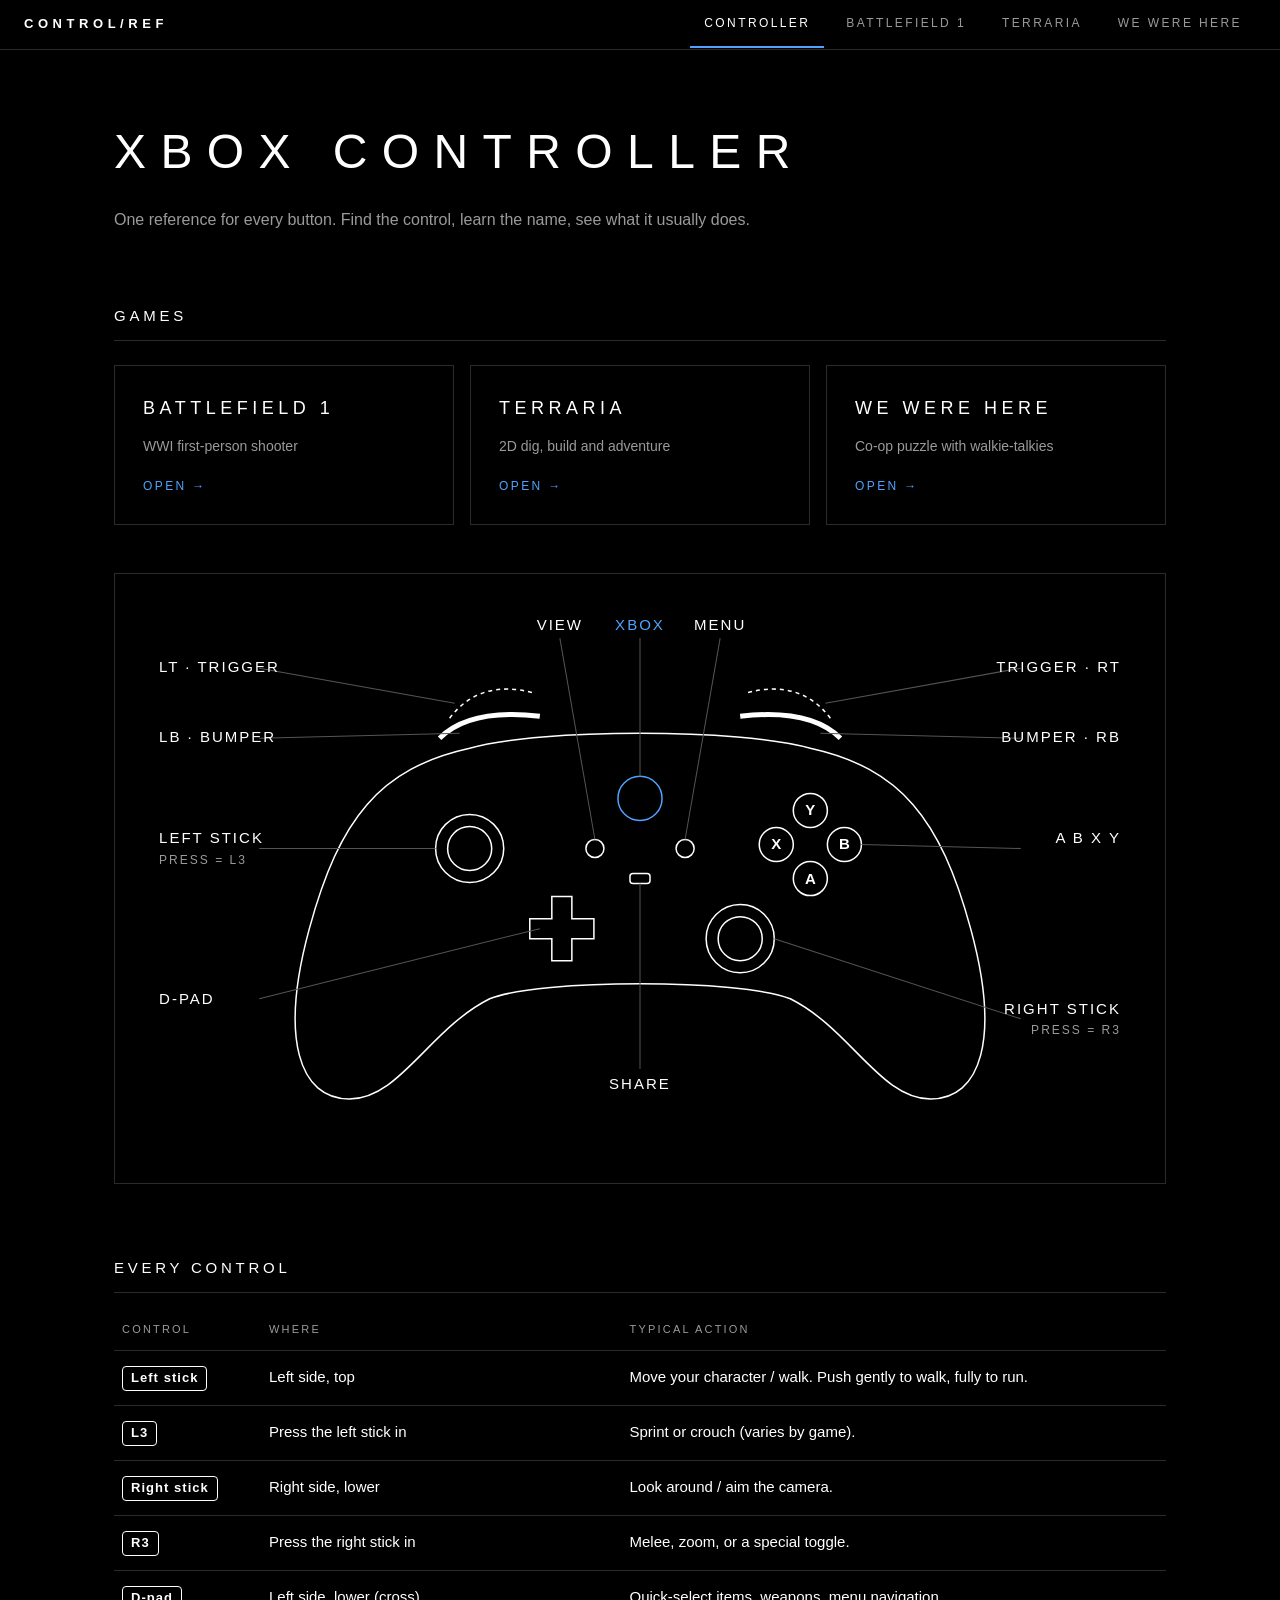
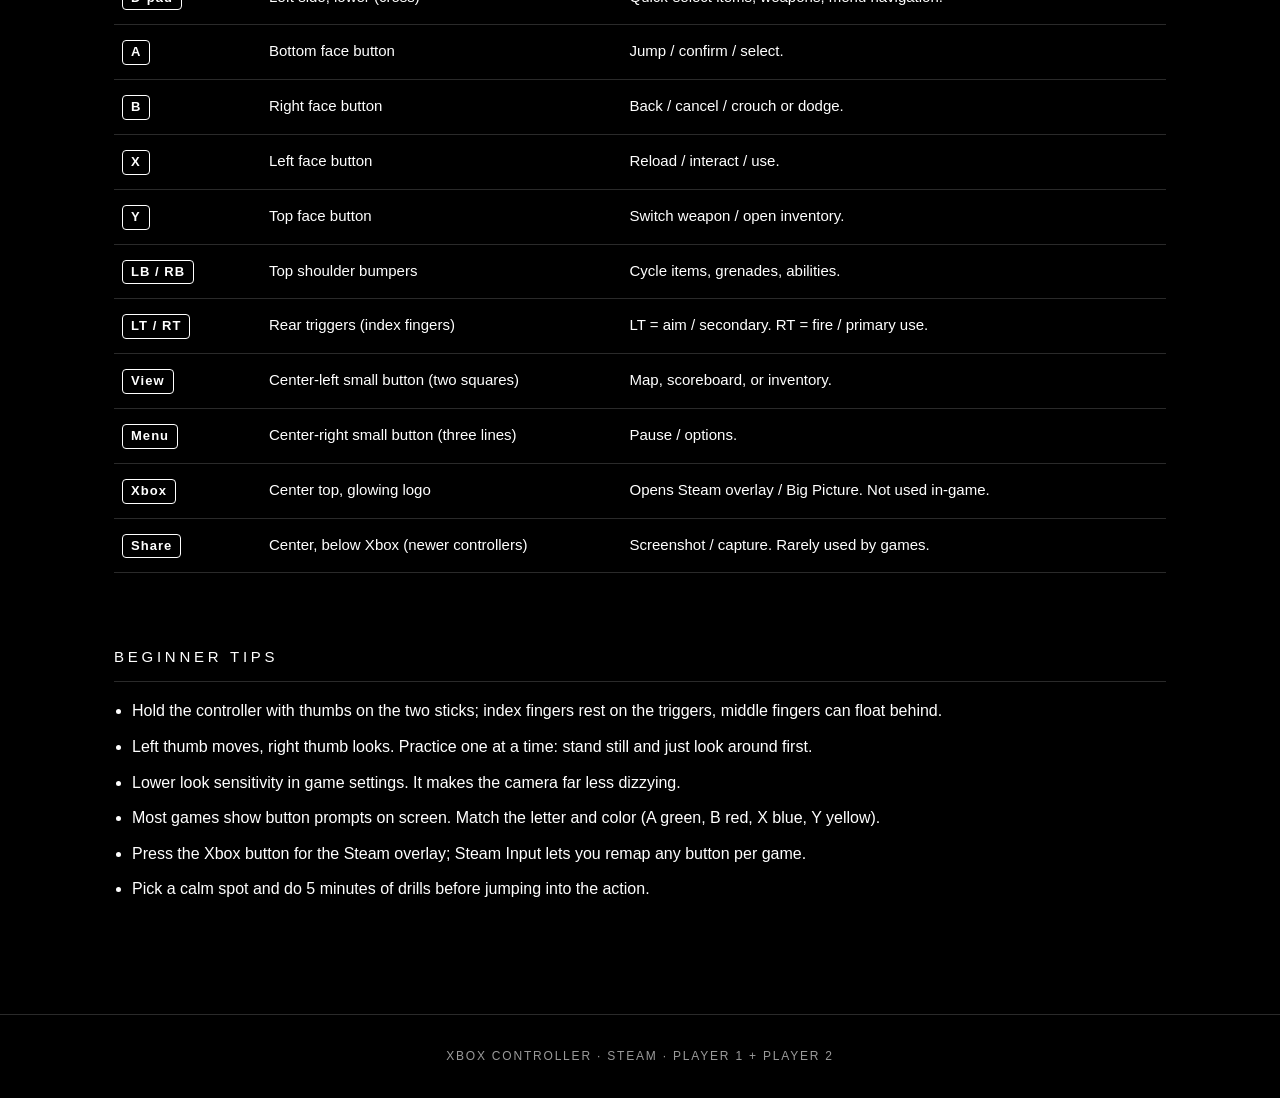
==== index.html @ 0b102cdb "Controller reference site" ====
<!doctype html><html lang=en><head><meta charset=utf-8><meta name=viewport content="width=device-width,initial-scale=1"><title>Controller · Controller Reference</title><link rel=stylesheet href=style.css></head><body><nav><span class=brand>CONTROL/REF</span><a href="index.html" class=on aria-current=page>Controller</a><a href="battlefield1.html">Battlefield 1</a><a href="terraria.html">Terraria</a><a href="wewerehere.html">We Were Here</a></nav><main><h1>Xbox Controller</h1><p class=sub>One reference for every button. Find the control, learn the name, see what it usually does.</p><h2>Games</h2><div class=cards><a class=card href="battlefield1.html"><b>Battlefield 1</b><span>WWI first-person shooter</span><i>OPEN →</i></a><a class=card href="terraria.html"><b>Terraria</b><span>2D dig, build and adventure</span><i>OPEN →</i></a><a class=card href="wewerehere.html"><b>We Were Here</b><span>Co-op puzzle with walkie-talkies</span><i>OPEN →</i></a></div><div class=svgwrap><svg viewBox="0 0 1000 560" role="img" aria-label="Xbox controller diagram" font-family="-apple-system,Segoe UI,Arial" font-size="15" fill="none" stroke="#fff" stroke-width="1.5">
<path d="M330 150 C400 130 600 130 670 150 C760 170 800 220 830 330 C860 440 840 500 790 500 C740 500 710 430 650 400 C600 380 400 380 350 400 C290 430 260 500 210 500 C160 500 140 440 170 330 C200 220 240 170 330 150Z"/>
<path d="M300 140 Q330 110 400 118" stroke-width="5"/><path d="M700 140 Q670 110 600 118" stroke-width="5"/>
<path d="M310 120 Q340 80 395 95" stroke-dasharray="4 4"/><path d="M690 120 Q660 80 605 95" stroke-dasharray="4 4"/>
<circle cx="330" cy="250" r="34"/><circle cx="330" cy="250" r="22"/>
<path d="M400 320h22v-22h20v22h22v20h-22v22h-20v-22h-22z" transform="translate(-10 0)"/>
<circle cx="600" cy="340" r="34"/><circle cx="600" cy="340" r="22"/>
<g stroke-width="1.5"><circle cx="670" cy="280" r="17"/><circle cx="670" cy="212" r="17"/><circle cx="636" cy="246" r="17"/><circle cx="704" cy="246" r="17"/></g>
<g fill="#fff" stroke="none" text-anchor="middle" font-weight="600"><text x="670" y="285">A</text><text x="670" y="217">Y</text><text x="636" y="251">X</text><text x="704" y="251">B</text></g>
<circle cx="500" cy="200" r="22" stroke="#4fa3ff"/><circle cx="455" cy="250" r="9"/><circle cx="545" cy="250" r="9"/><rect x="490" y="275" width="20" height="10" rx="3"/>
<g stroke="#555" stroke-width="1">
<line x1="296" y1="250" x2="120" y2="250"/><line x1="400" y1="330" x2="120" y2="400"/><line x1="315" y1="105" x2="120" y2="70"/><line x1="320" y1="135" x2="120" y2="140"/>
<line x1="634" y1="340" x2="880" y2="420"/><line x1="721" y1="246" x2="880" y2="250"/><line x1="685" y1="105" x2="880" y2="70"/><line x1="680" y1="135" x2="880" y2="140"/>
<line x1="455" y1="241" x2="420" y2="40"/><line x1="545" y1="241" x2="580" y2="40"/><line x1="500" y1="178" x2="500" y2="40"/><line x1="500" y1="285" x2="500" y2="470"/></g>
<g fill="#fff" stroke="none" letter-spacing="2">
<text x="20" y="74">LT · TRIGGER</text><text x="20" y="144">LB · BUMPER</text><text x="20" y="245">LEFT STICK</text><text x="20" y="265" fill="#9a9a9a" font-size="12">PRESS = L3</text><text x="20" y="405">D-PAD</text>
<text x="980" y="74" text-anchor="end">TRIGGER · RT</text><text x="980" y="144" text-anchor="end">BUMPER · RB</text><text x="980" y="245" text-anchor="end">A B X Y</text><text x="980" y="415" text-anchor="end">RIGHT STICK</text><text x="980" y="435" text-anchor="end" fill="#9a9a9a" font-size="12">PRESS = R3</text>
<text x="420" y="32" text-anchor="middle">VIEW</text><text x="580" y="32" text-anchor="middle">MENU</text><text x="500" y="32" text-anchor="middle" fill="#4fa3ff">XBOX</text><text x="500" y="490" text-anchor="middle">SHARE</text></g>
</svg></div><h2>Every control</h2><table><tr><th>Control</th><th>Where</th><th>Typical action</th></tr><tr><td><span class=k>Left stick</span></td><td>Left side, top</td><td>Move your character / walk. Push gently to walk, fully to run.</td></tr><tr><td><span class=k>L3</span></td><td>Press the left stick in</td><td>Sprint or crouch (varies by game).</td></tr><tr><td><span class=k>Right stick</span></td><td>Right side, lower</td><td>Look around / aim the camera.</td></tr><tr><td><span class=k>R3</span></td><td>Press the right stick in</td><td>Melee, zoom, or a special toggle.</td></tr><tr><td><span class=k>D-pad</span></td><td>Left side, lower (cross)</td><td>Quick-select items, weapons, menu navigation.</td></tr><tr><td><span class=k>A</span></td><td>Bottom face button</td><td>Jump / confirm / select.</td></tr><tr><td><span class=k>B</span></td><td>Right face button</td><td>Back / cancel / crouch or dodge.</td></tr><tr><td><span class=k>X</span></td><td>Left face button</td><td>Reload / interact / use.</td></tr><tr><td><span class=k>Y</span></td><td>Top face button</td><td>Switch weapon / open inventory.</td></tr><tr><td><span class=k>LB / RB</span></td><td>Top shoulder bumpers</td><td>Cycle items, grenades, abilities.</td></tr><tr><td><span class=k>LT / RT</span></td><td>Rear triggers (index fingers)</td><td>LT = aim / secondary. RT = fire / primary use.</td></tr><tr><td><span class=k>View</span></td><td>Center-left small button (two squares)</td><td>Map, scoreboard, or inventory.</td></tr><tr><td><span class=k>Menu</span></td><td>Center-right small button (three lines)</td><td>Pause / options.</td></tr><tr><td><span class=k>Xbox</span></td><td>Center top, glowing logo</td><td>Opens Steam overlay / Big Picture. Not used in-game.</td></tr><tr><td><span class=k>Share</span></td><td>Center, below Xbox (newer controllers)</td><td>Screenshot / capture. Rarely used by games.</td></tr></table><h2>Beginner tips</h2><ul class=tips><li>Hold the controller with thumbs on the two sticks; index fingers rest on the triggers, middle fingers can float behind.</li><li>Left thumb moves, right thumb looks. Practice one at a time: stand still and just look around first.</li><li>Lower look sensitivity in game settings. It makes the camera far less dizzying.</li><li>Most games show button prompts on screen. Match the letter and color (A green, B red, X blue, Y yellow).</li><li>Press the Xbox button for the Steam overlay; Steam Input lets you remap any button per game.</li><li>Pick a calm spot and do 5 minutes of drills before jumping into the action.</li></ul></main><footer>Xbox controller · Steam · Player 1 + Player 2</footer></body></html>
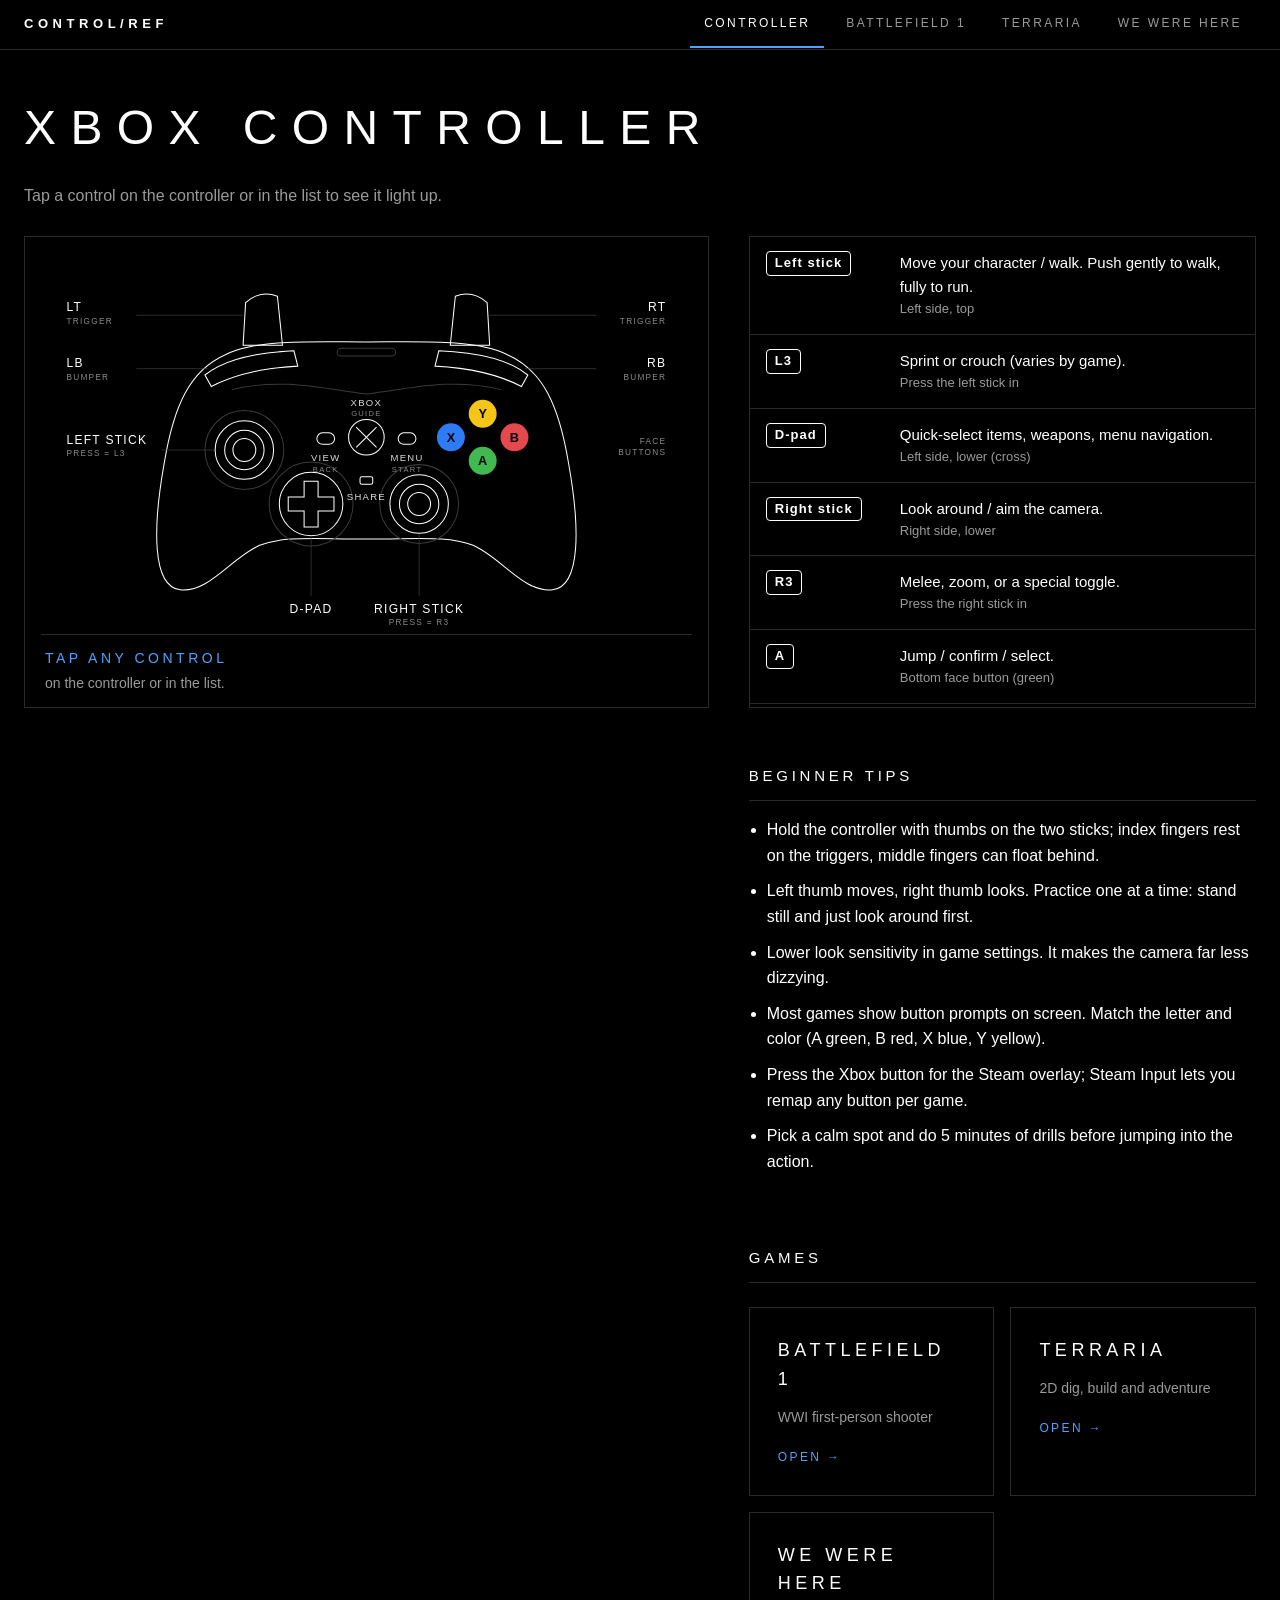
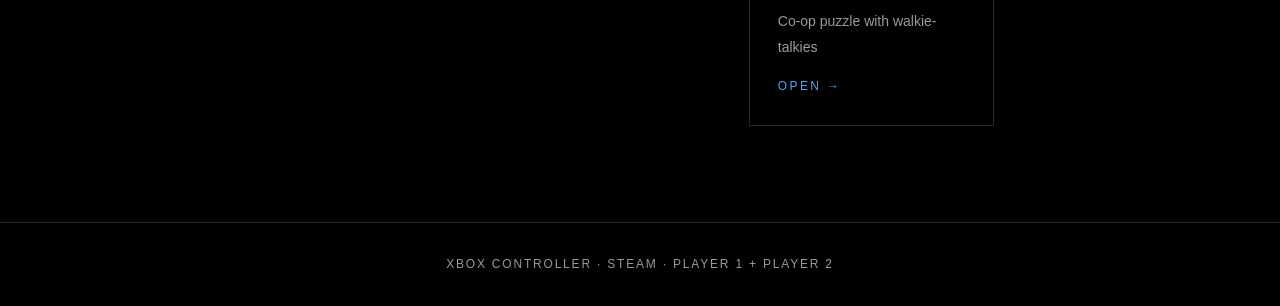
==== commit 63b808f4: "Interactive Xbox 360-style controller diagram: sticky pad, scrolling control list, click-to-highligh" ====
--- a/index.html
+++ b/index.html
@@ -1,19 +1,23 @@
-<!doctype html><html lang=en><head><meta charset=utf-8><meta name=viewport content="width=device-width,initial-scale=1"><title>Controller · Controller Reference</title><link rel=stylesheet href=style.css></head><body><nav><span class=brand>CONTROL/REF</span><a href="index.html" class=on aria-current=page>Controller</a><a href="battlefield1.html">Battlefield 1</a><a href="terraria.html">Terraria</a><a href="wewerehere.html">We Were Here</a></nav><main><h1>Xbox Controller</h1><p class=sub>One reference for every button. Find the control, learn the name, see what it usually does.</p><h2>Games</h2><div class=cards><a class=card href="battlefield1.html"><b>Battlefield 1</b><span>WWI first-person shooter</span><i>OPEN →</i></a><a class=card href="terraria.html"><b>Terraria</b><span>2D dig, build and adventure</span><i>OPEN →</i></a><a class=card href="wewerehere.html"><b>We Were Here</b><span>Co-op puzzle with walkie-talkies</span><i>OPEN →</i></a></div><div class=svgwrap><svg viewBox="0 0 1000 560" role="img" aria-label="Xbox controller diagram" font-family="-apple-system,Segoe UI,Arial" font-size="15" fill="none" stroke="#fff" stroke-width="1.5">
-<path d="M330 150 C400 130 600 130 670 150 C760 170 800 220 830 330 C860 440 840 500 790 500 C740 500 710 430 650 400 C600 380 400 380 350 400 C290 430 260 500 210 500 C160 500 140 440 170 330 C200 220 240 170 330 150Z"/>
-<path d="M300 140 Q330 110 400 118" stroke-width="5"/><path d="M700 140 Q670 110 600 118" stroke-width="5"/>
-<path d="M310 120 Q340 80 395 95" stroke-dasharray="4 4"/><path d="M690 120 Q660 80 605 95" stroke-dasharray="4 4"/>
-<circle cx="330" cy="250" r="34"/><circle cx="330" cy="250" r="22"/>
-<path d="M400 320h22v-22h20v22h22v20h-22v22h-20v-22h-22z" transform="translate(-10 0)"/>
-<circle cx="600" cy="340" r="34"/><circle cx="600" cy="340" r="22"/>
-<g stroke-width="1.5"><circle cx="670" cy="280" r="17"/><circle cx="670" cy="212" r="17"/><circle cx="636" cy="246" r="17"/><circle cx="704" cy="246" r="17"/></g>
-<g fill="#fff" stroke="none" text-anchor="middle" font-weight="600"><text x="670" y="285">A</text><text x="670" y="217">Y</text><text x="636" y="251">X</text><text x="704" y="251">B</text></g>
-<circle cx="500" cy="200" r="22" stroke="#4fa3ff"/><circle cx="455" cy="250" r="9"/><circle cx="545" cy="250" r="9"/><rect x="490" y="275" width="20" height="10" rx="3"/>
-<g stroke="#555" stroke-width="1">
-<line x1="296" y1="250" x2="120" y2="250"/><line x1="400" y1="330" x2="120" y2="400"/><line x1="315" y1="105" x2="120" y2="70"/><line x1="320" y1="135" x2="120" y2="140"/>
-<line x1="634" y1="340" x2="880" y2="420"/><line x1="721" y1="246" x2="880" y2="250"/><line x1="685" y1="105" x2="880" y2="70"/><line x1="680" y1="135" x2="880" y2="140"/>
-<line x1="455" y1="241" x2="420" y2="40"/><line x1="545" y1="241" x2="580" y2="40"/><line x1="500" y1="178" x2="500" y2="40"/><line x1="500" y1="285" x2="500" y2="470"/></g>
-<g fill="#fff" stroke="none" letter-spacing="2">
-<text x="20" y="74">LT · TRIGGER</text><text x="20" y="144">LB · BUMPER</text><text x="20" y="245">LEFT STICK</text><text x="20" y="265" fill="#9a9a9a" font-size="12">PRESS = L3</text><text x="20" y="405">D-PAD</text>
-<text x="980" y="74" text-anchor="end">TRIGGER · RT</text><text x="980" y="144" text-anchor="end">BUMPER · RB</text><text x="980" y="245" text-anchor="end">A B X Y</text><text x="980" y="415" text-anchor="end">RIGHT STICK</text><text x="980" y="435" text-anchor="end" fill="#9a9a9a" font-size="12">PRESS = R3</text>
-<text x="420" y="32" text-anchor="middle">VIEW</text><text x="580" y="32" text-anchor="middle">MENU</text><text x="500" y="32" text-anchor="middle" fill="#4fa3ff">XBOX</text><text x="500" y="490" text-anchor="middle">SHARE</text></g>
-</svg></div><h2>Every control</h2><table><tr><th>Control</th><th>Where</th><th>Typical action</th></tr><tr><td><span class=k>Left stick</span></td><td>Left side, top</td><td>Move your character / walk. Push gently to walk, fully to run.</td></tr><tr><td><span class=k>L3</span></td><td>Press the left stick in</td><td>Sprint or crouch (varies by game).</td></tr><tr><td><span class=k>Right stick</span></td><td>Right side, lower</td><td>Look around / aim the camera.</td></tr><tr><td><span class=k>R3</span></td><td>Press the right stick in</td><td>Melee, zoom, or a special toggle.</td></tr><tr><td><span class=k>D-pad</span></td><td>Left side, lower (cross)</td><td>Quick-select items, weapons, menu navigation.</td></tr><tr><td><span class=k>A</span></td><td>Bottom face button</td><td>Jump / confirm / select.</td></tr><tr><td><span class=k>B</span></td><td>Right face button</td><td>Back / cancel / crouch or dodge.</td></tr><tr><td><span class=k>X</span></td><td>Left face button</td><td>Reload / interact / use.</td></tr><tr><td><span class=k>Y</span></td><td>Top face button</td><td>Switch weapon / open inventory.</td></tr><tr><td><span class=k>LB / RB</span></td><td>Top shoulder bumpers</td><td>Cycle items, grenades, abilities.</td></tr><tr><td><span class=k>LT / RT</span></td><td>Rear triggers (index fingers)</td><td>LT = aim / secondary. RT = fire / primary use.</td></tr><tr><td><span class=k>View</span></td><td>Center-left small button (two squares)</td><td>Map, scoreboard, or inventory.</td></tr><tr><td><span class=k>Menu</span></td><td>Center-right small button (three lines)</td><td>Pause / options.</td></tr><tr><td><span class=k>Xbox</span></td><td>Center top, glowing logo</td><td>Opens Steam overlay / Big Picture. Not used in-game.</td></tr><tr><td><span class=k>Share</span></td><td>Center, below Xbox (newer controllers)</td><td>Screenshot / capture. Rarely used by games.</td></tr></table><h2>Beginner tips</h2><ul class=tips><li>Hold the controller with thumbs on the two sticks; index fingers rest on the triggers, middle fingers can float behind.</li><li>Left thumb moves, right thumb looks. Practice one at a time: stand still and just look around first.</li><li>Lower look sensitivity in game settings. It makes the camera far less dizzying.</li><li>Most games show button prompts on screen. Match the letter and color (A green, B red, X blue, Y yellow).</li><li>Press the Xbox button for the Steam overlay; Steam Input lets you remap any button per game.</li><li>Pick a calm spot and do 5 minutes of drills before jumping into the action.</li></ul></main><footer>Xbox controller · Steam · Player 1 + Player 2</footer></body></html>+<!doctype html><html lang=en><head><meta charset=utf-8><meta name=viewport content="width=device-width,initial-scale=1"><title>Controller · Controller Reference</title><link rel=stylesheet href=style.css></head><body><nav><span class=brand>CONTROL/REF</span><a href="index.html" class=on aria-current=page>Controller</a><a href="battlefield1.html">Battlefield 1</a><a href="terraria.html">Terraria</a><a href="wewerehere.html">We Were Here</a></nav><main class="wide"><h1>Xbox Controller</h1><p class=sub>Tap a control on the controller or in the list to see it light up.</p>
+<div class="split"><div class="pad"><svg viewBox="0 0 1024 600" role="img" aria-label="Xbox controller diagram. Tap a control to find it in the list." font-family="-apple-system,BlinkMacSystemFont,Segoe UI,Helvetica,Arial,sans-serif">
+<g class="body">
+<path d="M290 160 C340 135 430 140 512 140 C594 140 684 135 734 160 C790 185 815 240 830 330 C848 430 850 525 805 530 C760 535 725 480 680 460 C640 445 600 450 512 450 C424 450 384 445 344 460 C299 480 264 535 219 530 C174 525 176 430 194 330 C209 240 234 185 290 160 Z"/>
+<path class="dim" d="M300 215 C380 195 450 215 512 222 C574 215 644 195 724 215"/>
+<rect class="dim" x="466" y="150" width="92" height="12" rx="6"/>
+<circle class="dim" cx="320" cy="310" r="62"/><circle class="dim" cx="425" cy="395" r="66"/><circle class="dim" cx="595" cy="395" r="62"/>
+</g>
+<g class="ctl" id="c-lt" tabindex="-1" aria-label="LT left trigger"><rect class="hit" x="300" y="52" width="90" height="96"/><path class="ld" d="M318 98 H150"/><path class="sh" d="M318 145 L322 78 Q345 58 372 68 L380 145 Z"/><text class="lb" x="40" y="92">LT</text><text class="sm" x="40" y="112">TRIGGER</text></g>
+<g class="ctl" id="c-rt" tabindex="-1" aria-label="RT right trigger"><rect class="hit" x="634" y="52" width="90" height="96"/><path class="ld" d="M706 98 H874"/><path class="sh" d="M706 145 L702 78 Q679 58 652 68 L644 145 Z"/><text class="lb" x="984" y="92" text-anchor="end">RT</text><text class="sm" x="984" y="112" text-anchor="end">TRIGGER</text></g>
+<g class="ctl" id="c-lb" tabindex="-1" aria-label="LB left bumper"><rect class="hit" x="250" y="148" width="160" height="64"/><path class="ld" d="M262 182 H150"/><path class="sh" d="M258 192 Q300 158 398 154 L404 178 Q322 182 268 210 Z"/><text class="lb" x="40" y="180">LB</text><text class="sm" x="40" y="200">BUMPER</text></g>
+<g class="ctl" id="c-rb" tabindex="-1" aria-label="RB right bumper"><rect class="hit" x="614" y="148" width="160" height="64"/><path class="ld" d="M762 182 H874"/><path class="sh" d="M766 192 Q724 158 626 154 L620 178 Q702 182 756 210 Z"/><text class="lb" x="984" y="180" text-anchor="end">RB</text><text class="sm" x="984" y="200" text-anchor="end">BUMPER</text></g>
+<g class="ctl" id="c-ls" tabindex="-1" aria-label="LEFT STICK"><circle class="hit" cx="320" cy="310" r="50"/><path class="ld" d="M274 310 H190"/><circle class="sh" cx="320" cy="310" r="46"/><circle class="sh" cx="320" cy="310" r="31"/><circle class="sh dim" cx="320" cy="310" r="18"/><text class="lb" x="40" y="300" text-anchor="start">LEFT STICK</text><text class="sm" x="40" y="320" text-anchor="start">PRESS = L3</text></g>
+<g class="ctl" id="c-dpad" tabindex="-1" aria-label="D-pad"><circle class="hit" cx="425" cy="395" r="54"/><path class="ld" d="M425 449 V540"/><circle class="sh" cx="425" cy="395" r="50"/><path class="sh" d="M414 359 h22 v25 h25 v22 h-25 v25 h-22 v-25 h-25 v-22 h25 z"/><text class="lb" x="425" y="566" text-anchor="middle">D-PAD</text></g>
+<g class="ctl" id="c-rs" tabindex="-1" aria-label="RIGHT STICK"><circle class="hit" cx="595" cy="395" r="50"/><path class="ld" d="M595 441 V540"/><circle class="sh" cx="595" cy="395" r="46"/><circle class="sh" cx="595" cy="395" r="31"/><circle class="sh dim" cx="595" cy="395" r="18"/><text class="lb" x="595" y="566" text-anchor="middle">RIGHT STICK</text><text class="sm" x="595" y="586" text-anchor="middle">PRESS = R3</text></g>
+<g class="ctl" id="c-view" tabindex="-1" aria-label="View / Back button"><rect class="hit" x="418" y="268" width="60" height="84"/><rect class="sh" x="434" y="283" width="28" height="18" rx="9"/><text class="in" x="448" y="328" text-anchor="middle">VIEW</text><text class="in2" x="448" y="344" text-anchor="middle">BACK</text></g>
+<g class="ctl" id="c-menu" tabindex="-1" aria-label="Menu / Start button"><rect class="hit" x="546" y="268" width="60" height="84"/><rect class="sh" x="562" y="283" width="28" height="18" rx="9"/><text class="in" x="576" y="328" text-anchor="middle">MENU</text><text class="in2" x="576" y="344" text-anchor="middle">START</text></g>
+<g class="ctl" id="c-xbox" tabindex="-1" aria-label="Xbox / Guide button"><circle class="hit" cx="512" cy="280" r="36"/><circle class="sh" cx="512" cy="290" r="28"/><path class="sh dim" d="M496 274 L528 306 M528 274 L496 306"/><text class="in" x="512" y="240" text-anchor="middle">XBOX</text><text class="in2" x="512" y="256" text-anchor="middle">GUIDE</text></g>
+<g class="ctl" id="c-share" tabindex="-1" aria-label="Share button"><rect class="hit" x="484" y="340" width="56" height="56"/><rect class="sh" x="502" y="352" width="20" height="12" rx="3"/><text class="in" x="512" y="388" text-anchor="middle">SHARE</text></g>
+<g class="ctl" id="c-y" tabindex="-1" aria-label="Y button"><circle class="hit" cx="695" cy="253" r="31"/><circle class="sh face" cx="695" cy="253" r="22" style="fill:#f5c518"/><text class="fl" x="695" y="260" text-anchor="middle">Y</text></g><g class="ctl" id="c-x" tabindex="-1" aria-label="X button"><circle class="hit" cx="645" cy="290" r="31"/><circle class="sh face" cx="645" cy="290" r="22" style="fill:#2f7bf6"/><text class="fl" x="645" y="297" text-anchor="middle">X</text></g><g class="ctl" id="c-b" tabindex="-1" aria-label="B button"><circle class="hit" cx="745" cy="290" r="31"/><circle class="sh face" cx="745" cy="290" r="22" style="fill:#e5484d"/><text class="fl" x="745" y="297" text-anchor="middle">B</text></g><g class="ctl" id="c-a" tabindex="-1" aria-label="A button"><circle class="hit" cx="695" cy="327" r="31"/><circle class="sh face" cx="695" cy="327" r="22" style="fill:#3fb950"/><text class="fl" x="695" y="334" text-anchor="middle">A</text></g>
+<text class="sm" x="984" y="300" text-anchor="end">FACE</text><text class="sm" x="984" y="318" text-anchor="end">BUTTONS</text>
+</svg><div class="readout" aria-live="polite"><b class="ro-name">Tap any control</b><span class="ro-act">on the controller or in the list.</span></div></div><div class="side"><div class="panel" role="list" aria-label="Controls"><button type="button" class="row" data-c="ls"><span class="k">Left stick</span><span class="txt"><span class="act">Move your character / walk. Push gently to walk, fully to run.</span><span class="where">Left side, top</span></span></button><button type="button" class="row" data-c="ls"><span class="k">L3</span><span class="txt"><span class="act">Sprint or crouch (varies by game).</span><span class="where">Press the left stick in</span></span></button><button type="button" class="row" data-c="dpad"><span class="k">D-pad</span><span class="txt"><span class="act">Quick-select items, weapons, menu navigation.</span><span class="where">Left side, lower (cross)</span></span></button><button type="button" class="row" data-c="rs"><span class="k">Right stick</span><span class="txt"><span class="act">Look around / aim the camera.</span><span class="where">Right side, lower</span></span></button><button type="button" class="row" data-c="rs"><span class="k">R3</span><span class="txt"><span class="act">Melee, zoom, or a special toggle.</span><span class="where">Press the right stick in</span></span></button><button type="button" class="row" data-c="a"><span class="k">A</span><span class="txt"><span class="act">Jump / confirm / select.</span><span class="where">Bottom face button (green)</span></span></button><button type="button" class="row" data-c="b"><span class="k">B</span><span class="txt"><span class="act">Back / cancel / crouch or dodge.</span><span class="where">Right face button (red)</span></span></button><button type="button" class="row" data-c="x"><span class="k">X</span><span class="txt"><span class="act">Reload / interact / use.</span><span class="where">Left face button (blue)</span></span></button><button type="button" class="row" data-c="y"><span class="k">Y</span><span class="txt"><span class="act">Switch weapon / open inventory.</span><span class="where">Top face button (yellow)</span></span></button><button type="button" class="row" data-c="lb"><span class="k">LB</span><span class="txt"><span class="act">Cycle items, grenades, abilities.</span><span class="where">Left shoulder bumper</span></span></button><button type="button" class="row" data-c="rb"><span class="k">RB</span><span class="txt"><span class="act">Cycle items, grenades, abilities.</span><span class="where">Right shoulder bumper</span></span></button><button type="button" class="row" data-c="lt"><span class="k">LT</span><span class="txt"><span class="act">Aim / secondary action.</span><span class="where">Left rear trigger</span></span></button><button type="button" class="row" data-c="rt"><span class="k">RT</span><span class="txt"><span class="act">Fire / primary use.</span><span class="where">Right rear trigger</span></span></button><button type="button" class="row" data-c="view"><span class="k">View / Back</span><span class="txt"><span class="act">Map, scoreboard, or inventory.</span><span class="where">Center-left small button (two squares)</span></span></button><button type="button" class="row" data-c="menu"><span class="k">Menu / Start</span><span class="txt"><span class="act">Pause / options.</span><span class="where">Center-right small button (three lines)</span></span></button><button type="button" class="row" data-c="xbox"><span class="k">Xbox / Guide</span><span class="txt"><span class="act">Opens Steam overlay / Big Picture. Not used in-game.</span><span class="where">Center, glowing logo</span></span></button><button type="button" class="row" data-c="share"><span class="k">Share</span><span class="txt"><span class="act">Screenshot / capture. Rarely used by games.</span><span class="where">Center, below Xbox (newer controllers)</span></span></button></div>
+<h2>Beginner tips</h2><ul class=tips><li>Hold the controller with thumbs on the two sticks; index fingers rest on the triggers, middle fingers can float behind.</li><li>Left thumb moves, right thumb looks. Practice one at a time: stand still and just look around first.</li><li>Lower look sensitivity in game settings. It makes the camera far less dizzying.</li><li>Most games show button prompts on screen. Match the letter and color (A green, B red, X blue, Y yellow).</li><li>Press the Xbox button for the Steam overlay; Steam Input lets you remap any button per game.</li><li>Pick a calm spot and do 5 minutes of drills before jumping into the action.</li></ul><h2>Games</h2><div class=cards><a class=card href="battlefield1.html"><b>Battlefield 1</b><span>WWI first-person shooter</span><i>OPEN →</i></a><a class=card href="terraria.html"><b>Terraria</b><span>2D dig, build and adventure</span><i>OPEN →</i></a><a class=card href="wewerehere.html"><b>We Were Here</b><span>Co-op puzzle with walkie-talkies</span><i>OPEN →</i></a></div></div></div></main><footer>Xbox controller · Steam · Player 1 + Player 2</footer><script src="pad.js"></script></body></html>
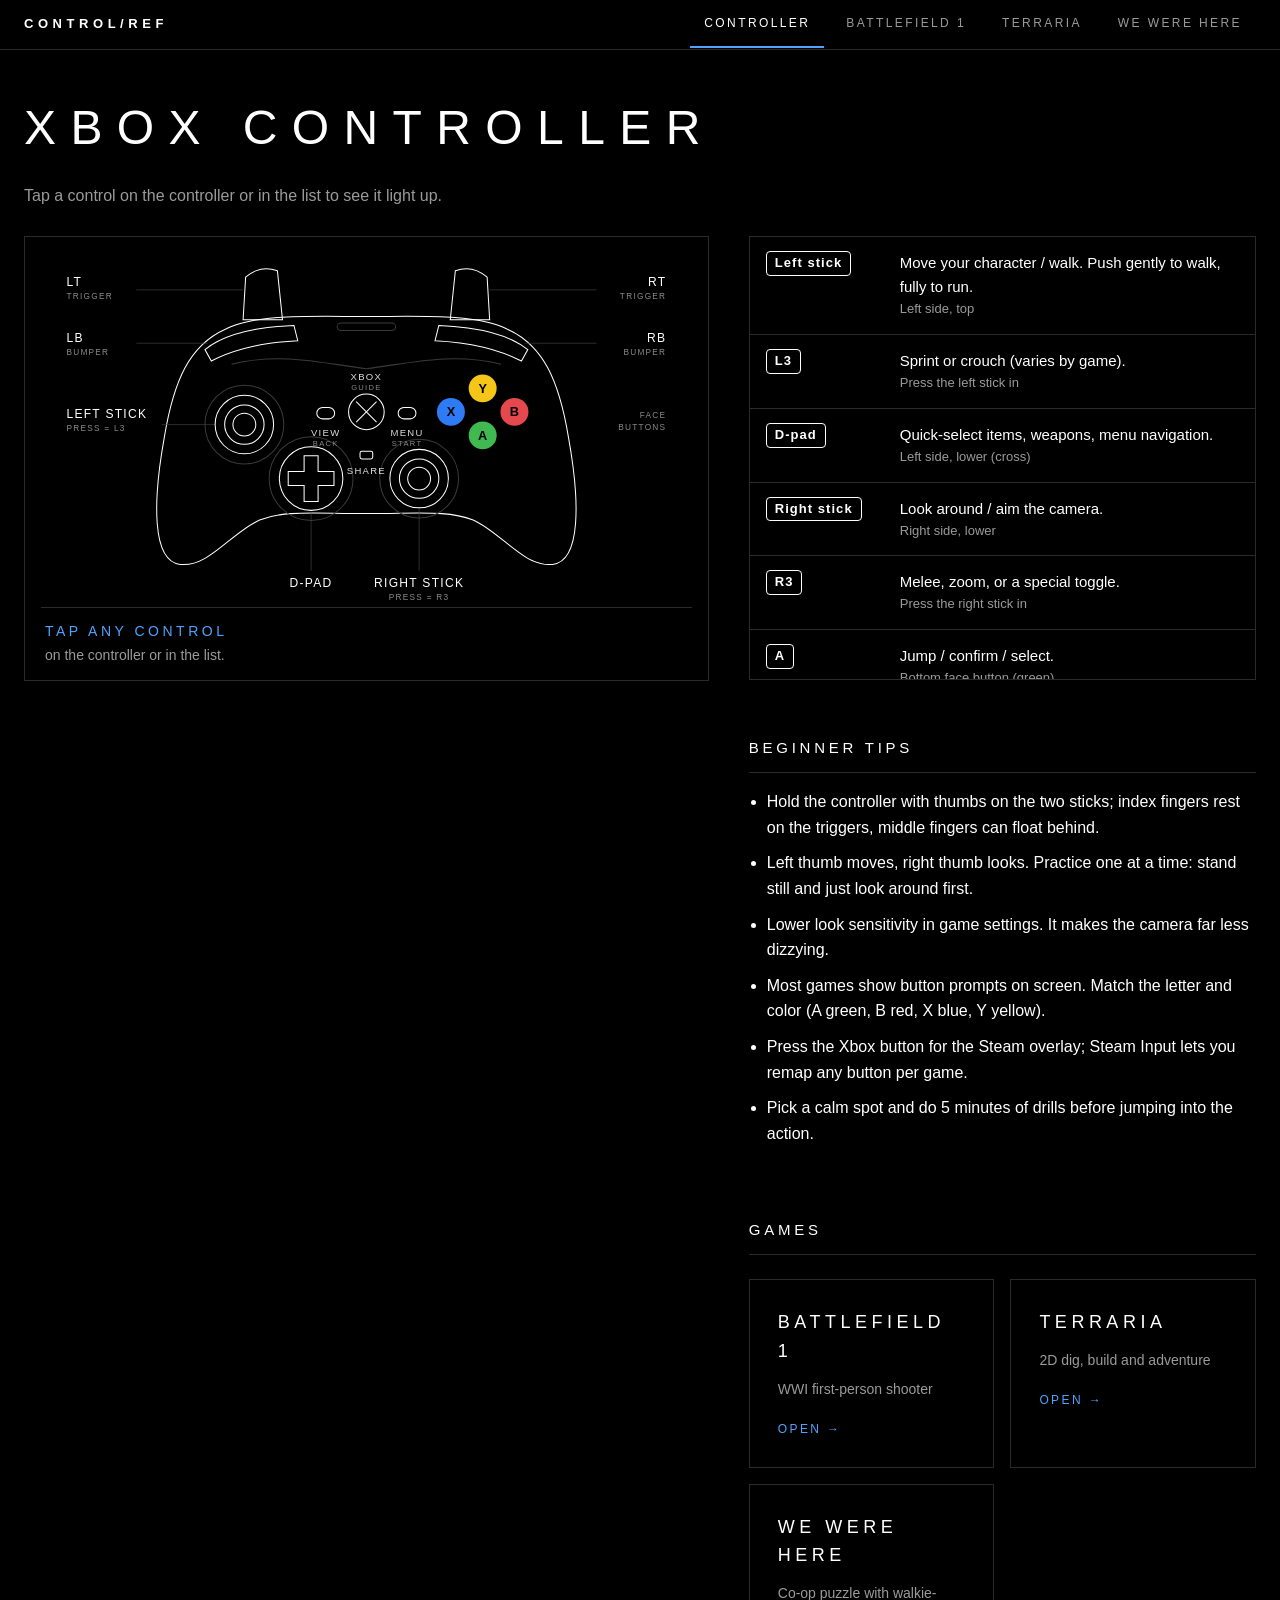
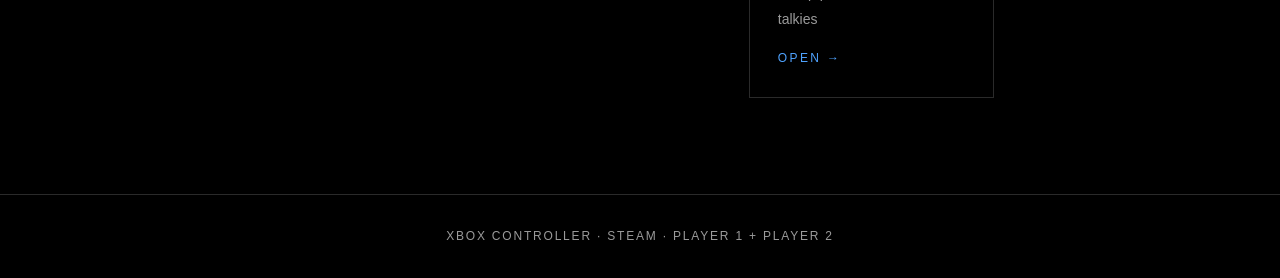
==== commit e448652b: "Game pages: full-viewport split matching overview, animated Action column, fix iPad gap" ====
--- a/index.html
+++ b/index.html
@@ -1,5 +1,5 @@
 <!doctype html><html lang=en><head><meta charset=utf-8><meta name=viewport content="width=device-width,initial-scale=1"><title>Controller · Controller Reference</title><link rel=stylesheet href=style.css></head><body><nav><span class=brand>CONTROL/REF</span><a href="index.html" class=on aria-current=page>Controller</a><a href="battlefield1.html">Battlefield 1</a><a href="terraria.html">Terraria</a><a href="wewerehere.html">We Were Here</a></nav><main class="wide"><h1>Xbox Controller</h1><p class=sub>Tap a control on the controller or in the list to see it light up.</p>
-<div class="split"><div class="pad"><svg viewBox="0 0 1024 600" role="img" aria-label="Xbox controller diagram. Tap a control to find it in the list." font-family="-apple-system,BlinkMacSystemFont,Segoe UI,Helvetica,Arial,sans-serif">
+<div class="split"><div class="pad"><svg viewBox="0 40 1024 556" role="img" aria-label="Xbox controller diagram. Tap a control to find it in the list." font-family="-apple-system,BlinkMacSystemFont,Segoe UI,Helvetica,Arial,sans-serif">
 <g class="body">
 <path d="M290 160 C340 135 430 140 512 140 C594 140 684 135 734 160 C790 185 815 240 830 330 C848 430 850 525 805 530 C760 535 725 480 680 460 C640 445 600 450 512 450 C424 450 384 445 344 460 C299 480 264 535 219 530 C174 525 176 430 194 330 C209 240 234 185 290 160 Z"/>
 <path class="dim" d="M300 215 C380 195 450 215 512 222 C574 215 644 195 724 215"/>
